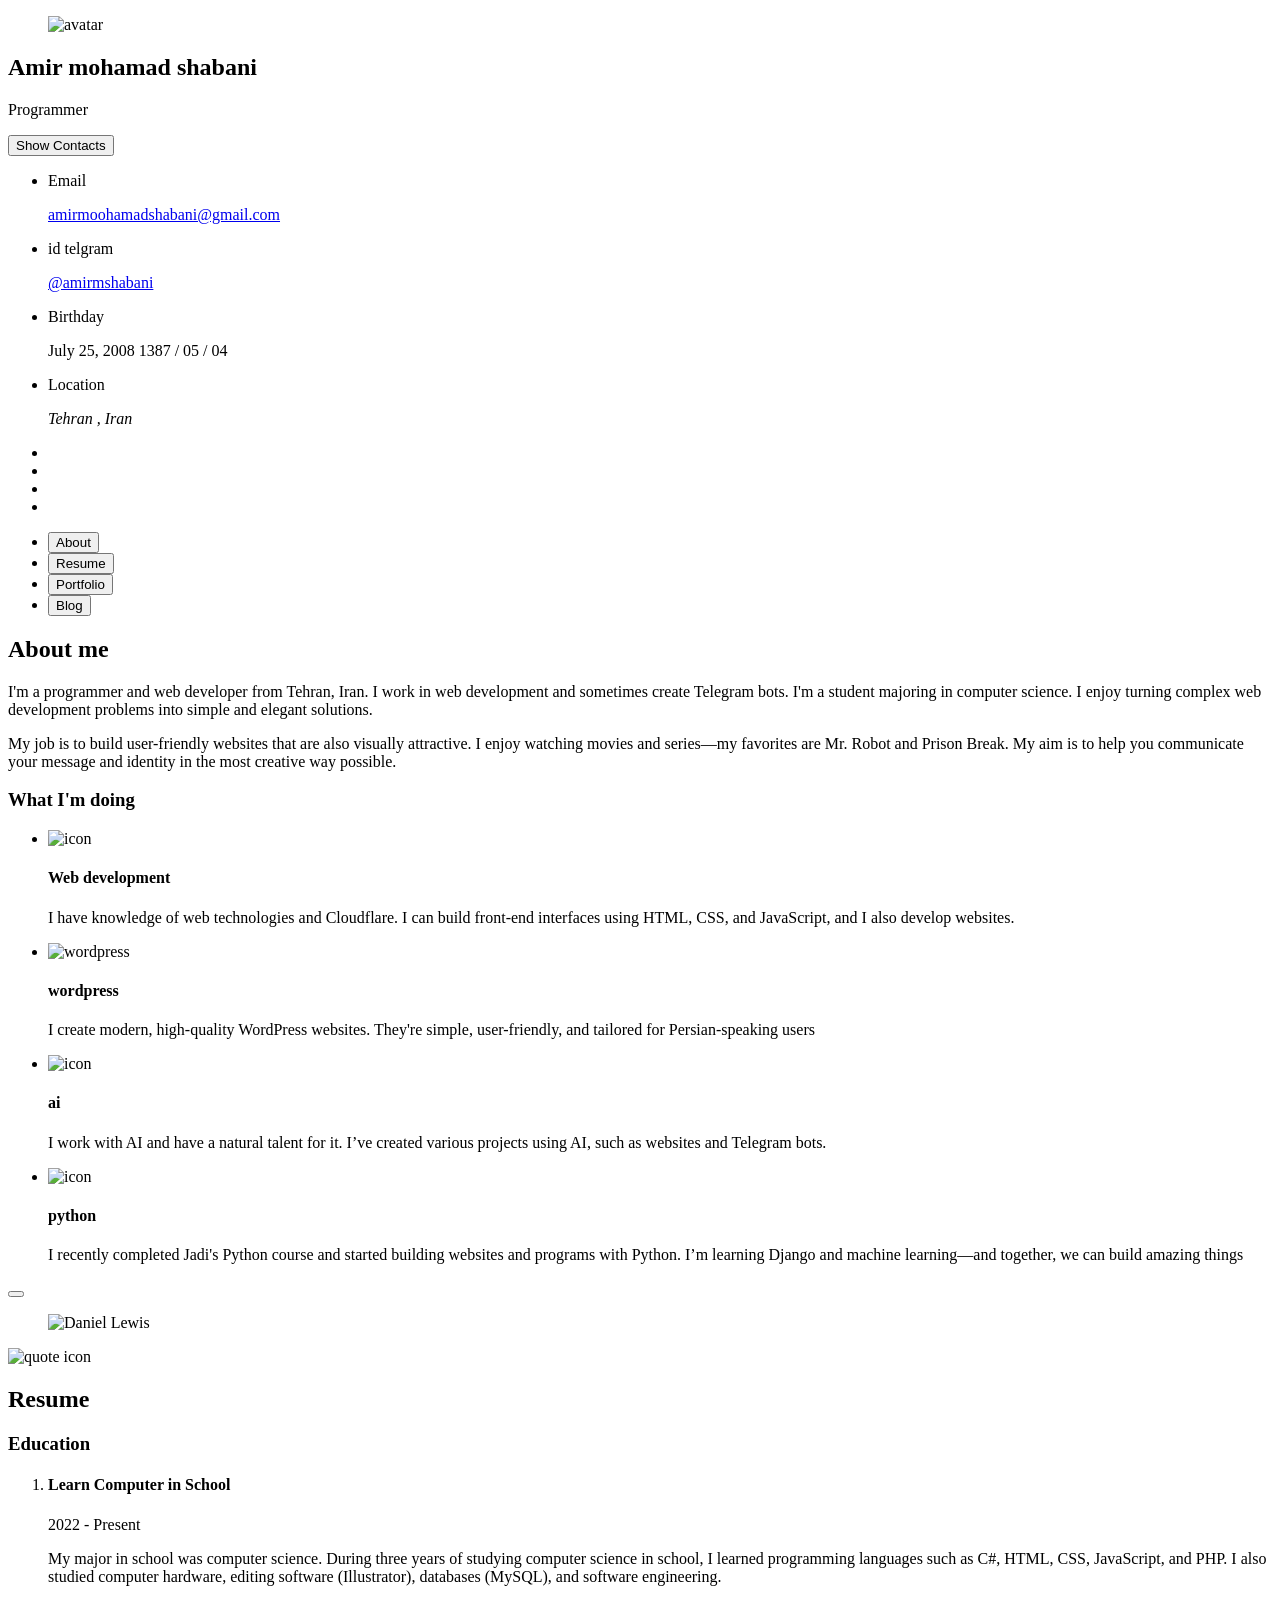
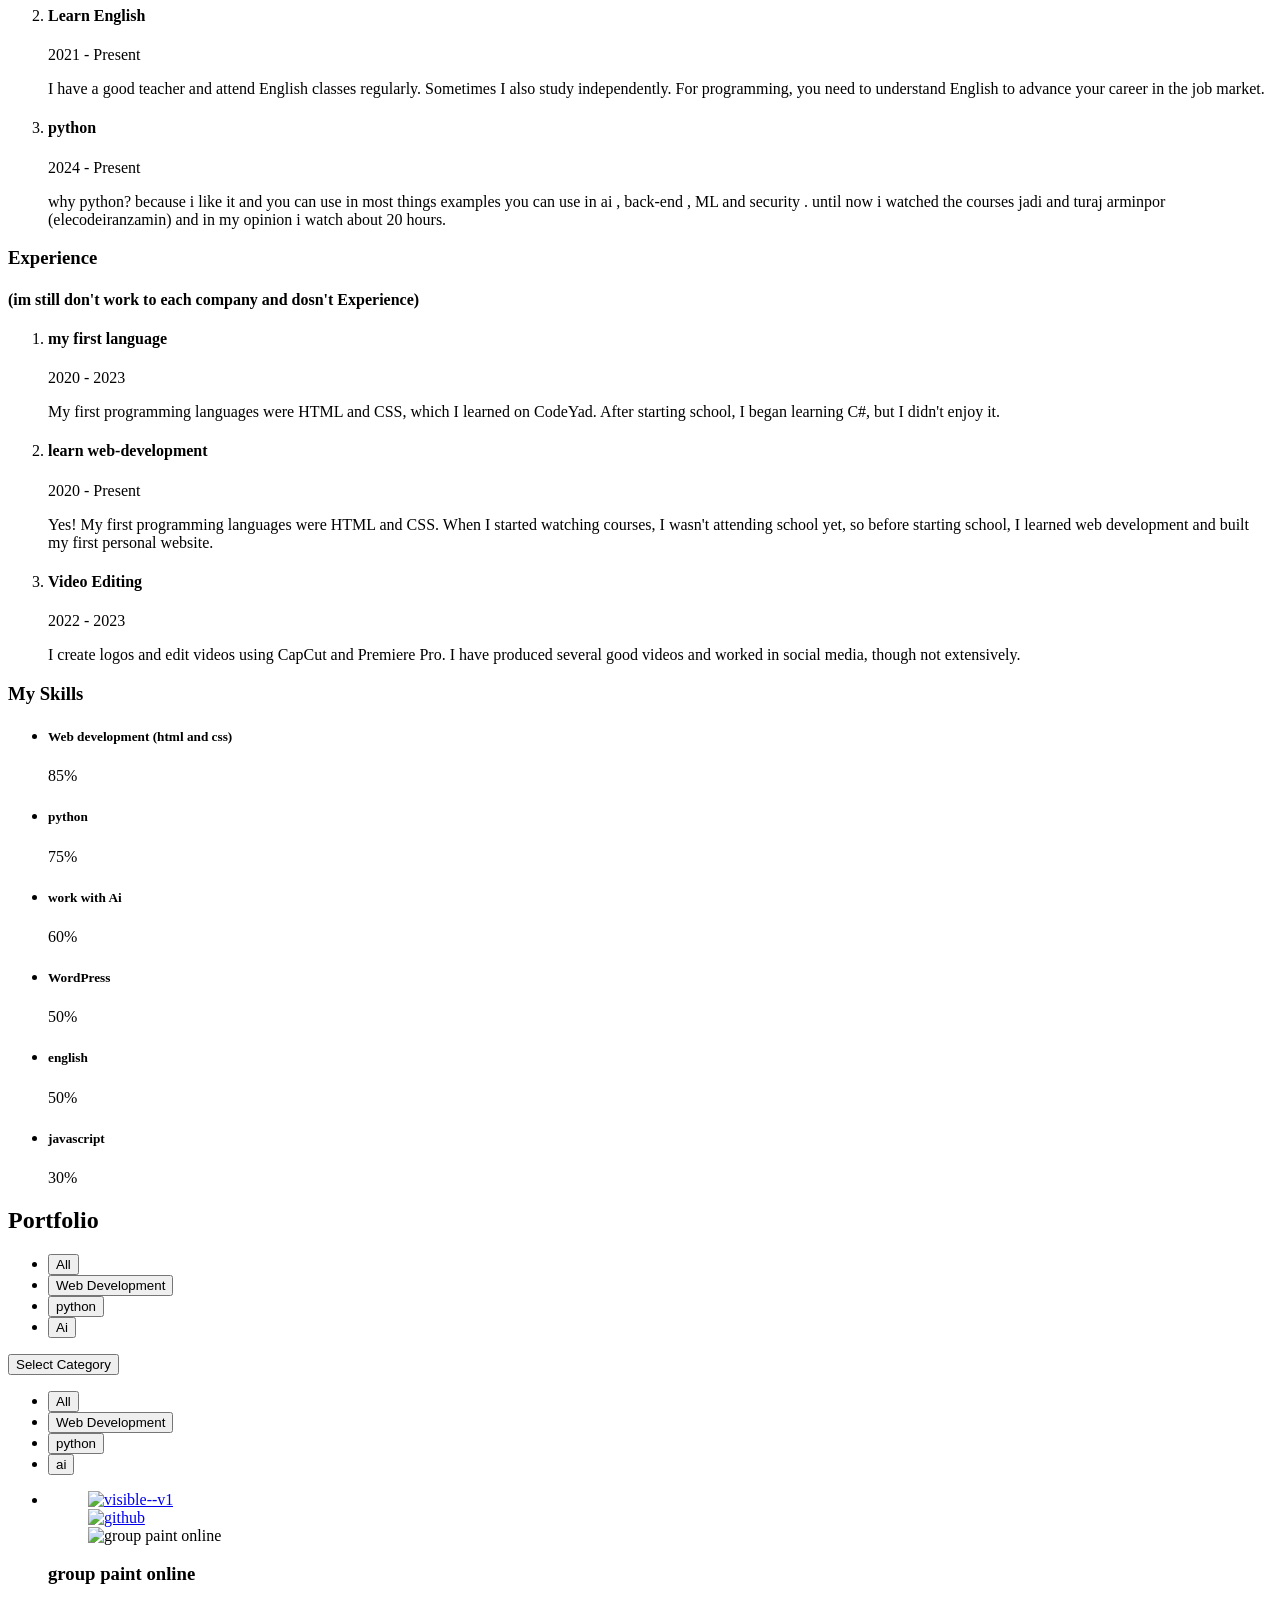
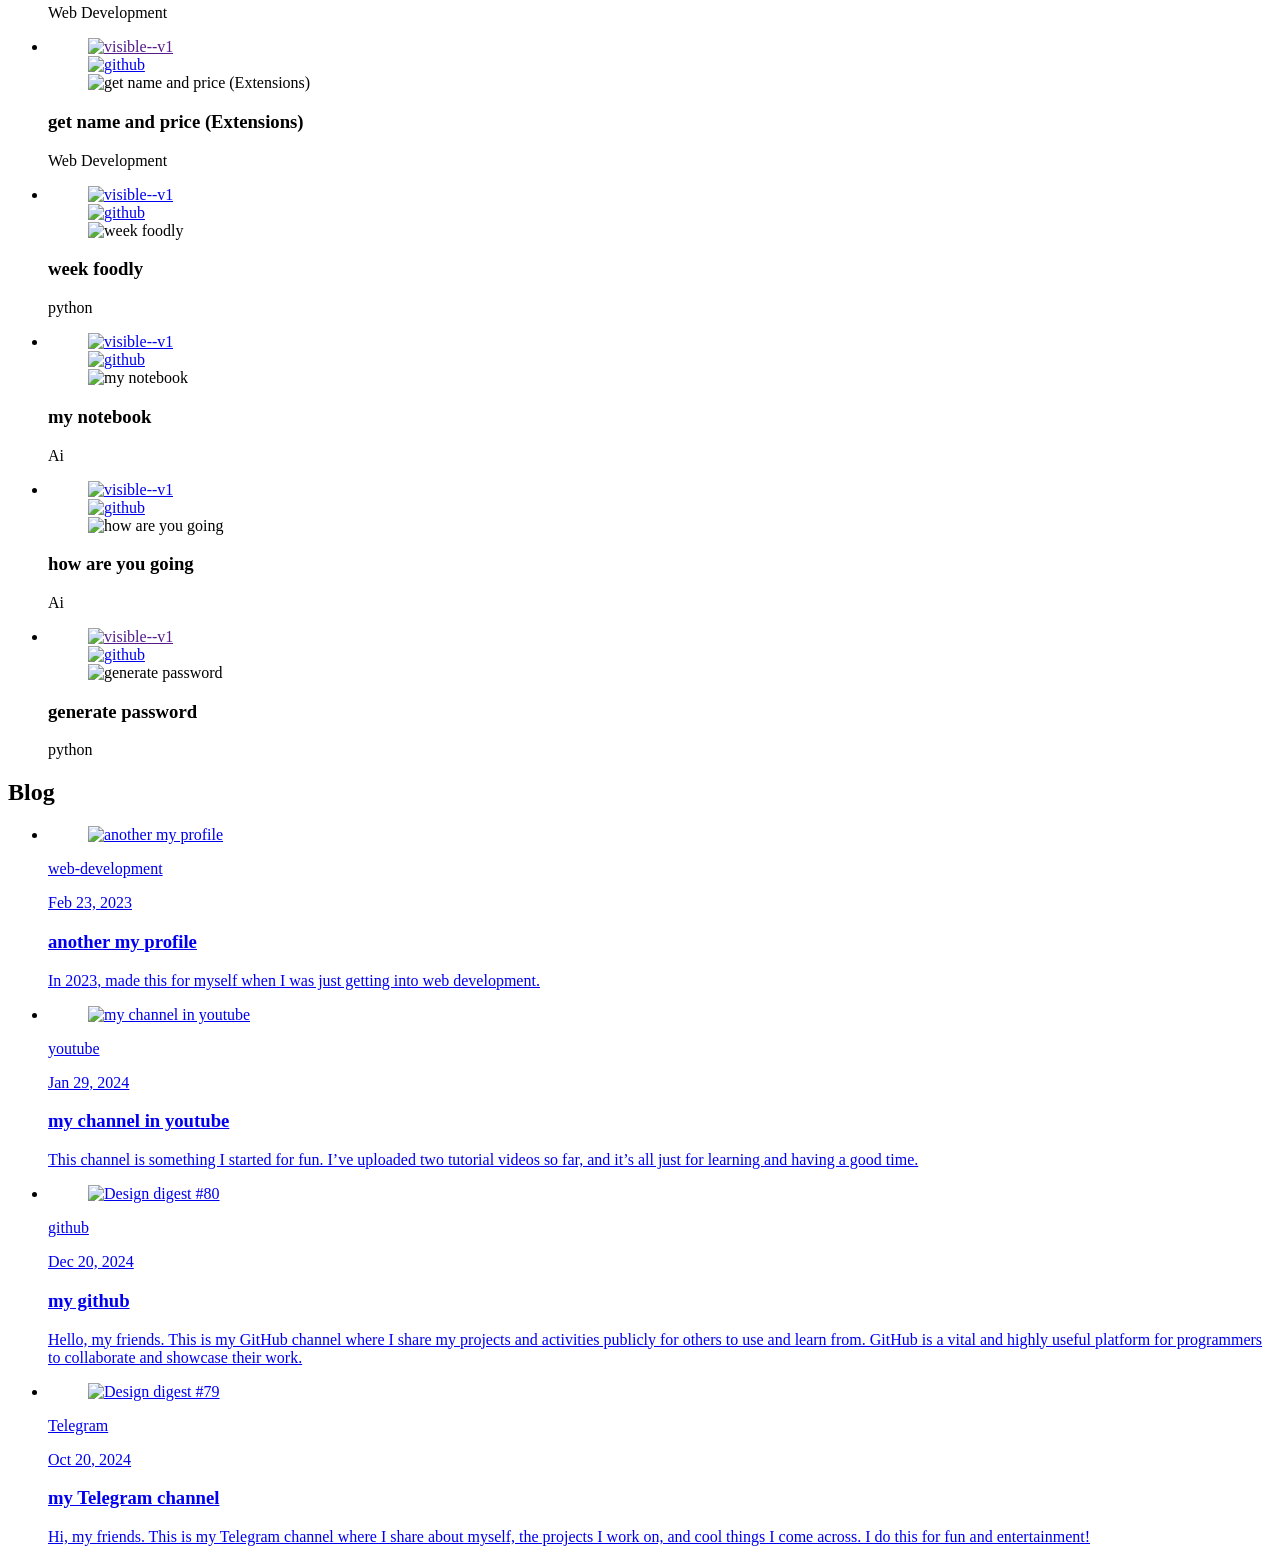
==== index.html @ d848249b "Add files via upload" ====
<!DOCTYPE html>
<html lang="en">

<head>
    <meta charset="UTF-8">
    <meta name="viewport" content="width=device-width, initial-scale=1.0">
    <title>Personal profile</title>
    <link rel="stylesheet" href="style.css">
    <link rel="shortcut icon" href="https://i.postimg.cc/9fqYVvxh/logo.png" type="image/x-icon">
</head>

<body>
    <main>
        <aside class="sidebar " data-sidebar>
            <div class="sidebar-info">
                <figure class="avatar-box">
                    <img src="https://i.postimg.cc/JzBWVhW4/my-avatar.png" alt="avatar" width="80">
                </figure>

                <div class="info-content">
                    <h2 class="name" title="Richard Hanrick">Amir mohamad shabani</h2>
                    <p class="title">Programmer</p>
                </div>

                <button class="info-more-btn" data-sidebar-btn>
                    <span>Show Contacts</span>
                    <ion-icon name="chevron-down"></ion-icon>
                </button>
            </div>

            <div class="sidebar-info-more">
                <div class="separator"></div>

                <ul class="contacts-list">
                    <li class="contact-item">
                        <div class="icon-box">
                            <ion-icon name="mail-outline"></ion-icon>
                        </div>

                        <div class="contact-info">
                            <p class="contact-title">Email</p>

                            <a href="amirmoohamadshabani@gmail.com"
                                class="contact-link">amirmoohamadshabani@gmail.com</a>
                        </div>
                    </li>

                    <li class="contact-item">
                        <div class="icon-box">
                            <ion-icon name="phone-portrait-outline"></ion-icon>
                        </div>

                        <div class="contact-info">
                            <p class="contact-title">id telgram</p>

                            <a href="@amirmshabani" class="contact-link">@amirmshabani</a>
                        </div>
                    </li>

                    <li class="contact-item">
                        <div class="icon-box">
                            <ion-icon name="calendar-outline"></ion-icon>
                        </div>

                        <div class="contact-info">
                            <p class="contact-title">Birthday</p>

                            <time datetime="2008-06-23">July 25, 2008</time>
                            <time datetime="2008-06-23">1387 / 05 / 04</time>
                        </div>
                    </li>

                    <li class="contact-item">
                        <div class="icon-box">
                            <ion-icon name="location-outline"></ion-icon>
                        </div>

                        <div class="contact-info">
                            <p class="contact-title">Location</p>

                            <address>Tehran , Iran</address>
                        </div>
                    </li>
                </ul>

                <div class="separator"></div>

                <ul class="social-list">
                    <li class="social-item"><a href="https://www.youtube.com/@amirmshabani20" class="social-link">
                            <ion-icon name="logo-youtube"></ion-icon>
                        </a></li>
                    <li class="social-item"><a href="https://github.com/amirssp09" class="social-link">
                            <ion-icon name="logo-github"></ion-icon>
                        </a></li>
                    <li class="social-item"><a href="https://www.instagram.com/amirmshabani20/" class="social-link">
                            <ion-icon name="logo-instagram"></ion-icon>
                        </a></li>
                    <li class="social-item"><a href="https://t.me/amirmshabani" class="social-link">
                            <ion-icon name="paper-plane"></ion-icon>
                        </a></li>
                </ul>
            </div>
        </aside>

        <div class="main-content">
            <nav class="navbar">
                <ul class="navbar-list">
                    <li class="navbar-item"><button class="navbar-link active" data-nav-link>About</button></li>
                    <li class="navbar-item"><button class="navbar-link" data-nav-link>Resume</button></li>
                    <li class="navbar-item"><button class="navbar-link" data-nav-link>Portfolio</button></li>
                    <li class="navbar-item"><button class="navbar-link" data-nav-link>Blog</button></li>
                </ul>
            </nav>

            <article class="about active" data-page="about">
                <header>
                    <h2 class="h2 article-title">About me</h2>
                </header>

                <section class="about-text">
                    <p>
                        I'm a programmer and web developer from Tehran, Iran. I work in web development and sometimes
                        create Telegram bots. I'm a student majoring in computer science. I enjoy turning complex web
                        development problems into simple and elegant solutions.</p>
                    <p>My job is to build user-friendly websites that are also visually attractive. I enjoy watching
                        movies and series—my favorites are Mr. Robot and Prison Break. My aim is to help you communicate
                        your message and identity in the most creative way possible.</p>
                </section>

                <section class="service">
                    <h3 class="h3 service-title">What I'm doing</h3>

                    <ul class="service-list">
                        <li class="service-item">
                            <div class="service-icon-box">
                                <img src="https://i.postimg.cc/ZqgqrqzG/icon-dev.png" alt="icon" width="40">
                            </div>

                            <div class="service-content-box">
                                <h4 class="h4 service-item-title">Web development</h4>
                                <p class="service-item-text">I have knowledge of web technologies and Cloudflare. I can
                                    build front-end interfaces using HTML, CSS, and JavaScript, and I also develop
                                    websites.</p>
                            </div>
                        </li>

                        <li class="service-item">
                            <div class="service-icon-box">
                                <img width="48" height="48" src="https://img.icons8.com/fluency/48/wordpress.png"
                                    alt="wordpress" />
                            </div>

                            <div class="service-content-box">
                                <h4 class="h4 service-item-title">wordpress</h4>
                                <p class="service-item-text">
                                    I create modern, high-quality WordPress websites. They're simple, user-friendly, and
                                    tailored for Persian-speaking users</p>
                            </div>
                        </li>


                        <li class="service-item">
                            <div class="service-icon-box">
                                <img src="https://i.postimg.cc/fW54Nxks/icons8-ai-64.png" alt="icon" width="40">
                            </div>

                            <div class="service-content-box">
                                <h4 class="h4 service-item-title">ai</h4>
                                <p class="service-item-text">I work with AI and have a natural talent for it. I’ve
                                    created various projects using AI, such as websites and Telegram bots.</p>
                            </div>
                        </li>

                        <li class="service-item">
                            <div class="service-icon-box">
                                <img src="https://i.postimg.cc/Y0sc6HmR/icons8-python-144.png" alt="icon" width="40">
                            </div>

                            <div class="service-content-box">
                                <h4 class="h4 service-item-title">python</h4>
                                <p class="service-item-text">
                                    I recently completed Jadi's Python course and started building websites and programs
                                    with Python. I’m learning Django and machine learning—and together, we can build
                                    amazing things</p>
                            </div>
                        </li>
                    </ul>
                </section>
                <div class="modal-container " data-modal-container>
                    <div class="overlay " data-overlay></div>

                    <section class="testimonials-modal">
                        <button class="modal-close-btn" data-modal-close-btn>
                            <ion-icon name="close-outline"></ion-icon>
                        </button>

                        <div class="modal-img-wrapper">
                            <figure class="modal-avatar-box">
                                <img src="https://i.postimg.cc/zGDHfn3G/avatar-1.png" alt="Daniel Lewis" width="80"
                                    data-modal-img>
                            </figure>

                            <img src="https://i.postimg.cc/mZ00RwX7/icon-quote.png" alt="quote icon">
                        </div>
                    </section>
                </div>
            </article>

            <article class="resume " data-page="resume">
                <header>
                    <h2 class="h2 article-title">Resume</h2>
                </header>

                <section class="timeline">
                    <div class="title-wrapper">
                        <div class="icon-box">
                            <ion-icon name="book-outline"></ion-icon>
                        </div>

                        <h3 class="h3">Education</h3>
                    </div>

                    <ol class="timeline-list">
                        <li class="timeline-item">
                            <h4 class="h4 timeline-item-title">Learn Computer in School</h4>
                            <span>2022 - Present</span>
                            <p class="timeline-text">My major in school was computer science. During three years of
                                studying computer science in school, I learned programming languages such as C#, HTML,
                                CSS, JavaScript, and PHP. I also studied computer hardware, editing software
                                (Illustrator), databases (MySQL), and software engineering.</p>
                        </li>

                        <li class="timeline-item">
                            <h4 class="h4 timeline-item-title">Learn English</h4>
                            <span>2021 - Present</span>
                            <p class="timeline-text">I have a good teacher and attend English classes regularly.
                                Sometimes I also study independently. For programming, you need to understand English to
                                advance your career in the job market.</p>
                        </li>

                        <li class="timeline-item">
                            <h4 class="h4 timeline-item-title">python</h4>
                            <span>2024 - Present</span>
                            <p class="timeline-text">why python? because i like it and you can use in most things
                                examples you can use in ai , back-end , ML and security . until now i watched the
                                courses jadi and turaj arminpor (elecodeiranzamin) and in my opinion i watch about 20
                                hours.</p>
                        </li>
                    </ol>
                </section>

                <section class="timeline">
                    <div class="title-wrapper">
                        <div class="icon-box">
                            <ion-icon name="book-outline"></ion-icon>
                        </div>

                        <h3 class="h3">Experience</h3>
                        <h4 class="h4">(im still don't work to each company and dosn't Experience)</h4>
                    </div>

                    <ol class="timeline-list">

                        <li class="timeline-item">
                            <h4 class="h4 timeline-item-title">my first language</h4>
                            <span>2020 - 2023</span>
                            <p class="timeline-text">My first programming languages were HTML and CSS, which I learned
                                on CodeYad. After starting school, I began learning C#, but I didn't enjoy it.</p>
                        </li>

                        <li class="timeline-item">
                            <h4 class="h4 timeline-item-title">learn web-development</h4>
                            <span>2020 - Present</span>
                            <p class="timeline-text">Yes! My first programming languages were HTML and CSS. When I
                                started watching courses, I wasn't attending school yet, so before starting school, I
                                learned web development and built my first personal website.</p>
                        </li>

                        <li class="timeline-item">
                            <h4 class="h4 timeline-item-title">Video Editing</h4>
                            <span>2022 - 2023</span>
                            <p class="timeline-text">I create logos and edit videos using CapCut and Premiere Pro. I
                                have produced several good videos and worked in social media, though not extensively.
                            </p>
                        </li>
                    </ol>
                </section>

                <section class="skill">
                    <h3 class="h3 skills-title">My Skills</h3>

                    <ul class="skills-list content-card">
                        <li class="skills-item">
                            <div class="title-wrapper">
                                <h5 class="h5">Web development (html and css)</h5>
                                <data value="85">85%</data>
                            </div>

                            <div class="skills-progress-bg">
                                <div class="skills-progress-fill" style="width: 85%;"></div>
                            </div>
                        </li>

                        <li class="skills-item">
                            <div class="title-wrapper">
                                <h5 class="h5">python</h5>
                                <data value="75">75%</data>
                            </div>

                            <div class="skills-progress-bg">
                                <div class="skills-progress-fill" style="width: 75%;"></div>
                            </div>
                        </li>

                        <li class="skills-item">
                            <div class="title-wrapper">
                                <h5 class="h5">work with Ai</h5>
                                <data value="60">60%</data>
                            </div>

                            <div class="skills-progress-bg">
                                <div class="skills-progress-fill" style="width: 60%;"></div>
                            </div>
                        </li>

                        <li class="skills-item">
                            <div class="title-wrapper">
                                <h5 class="h5">WordPress</h5>
                                <data value="50">50%</data>
                            </div>

                            <div class="skills-progress-bg">
                                <div class="skills-progress-fill" style="width: 50%;"></div>
                            </div>
                        </li>

                        <li class="skills-item">
                            <div class="title-wrapper">
                                <h5 class="h5">english</h5>
                                <data value="50">50%</data>
                            </div>

                            <div class="skills-progress-bg">
                                <div class="skills-progress-fill" style="width: 50%;"></div>
                            </div>
                        </li>

                        <li class="skills-item">
                            <div class="title-wrapper">
                                <h5 class="h5">javascript</h5>
                                <data value="30">30%</data>
                            </div>

                            <div class="skills-progress-bg">
                                <div class="skills-progress-fill" style="width: 30%;"></div>
                            </div>
                        </li>
                    </ul>
                </section>
            </article>

            <article class="portfolio " data-page="portfolio">
                <header>
                    <h2 class="h2 article-title">Portfolio</h2>
                </header>

                <section class="projects">
                    <ul class="filter-list">
                        <li class="filter-item"><button class="active" data-filter-btn>All</button></li>
                        <li class="filter-item"><button data-filter-btn>Web Development</button></li>
                        <li class="filter-item"><button data-filter-btn>python</button></li>
                        <li class="filter-item"><button data-filter-btn>Ai</button></li>
                    </ul>

                    <div class="filter-select-box">
                        <button class="filter-select " data-select>
                            <div class="select-value" data-select-value>Select Category</div>

                            <div class="select-icon">
                                <ion-icon name="chevron-down"></ion-icon>
                            </div>
                        </button>

                        <ul class="select-list">
                            <li class="select-item"><button data-select-item>All</button></li>
                            <li class="select-item"><button data-select-item>Web Development</button></li>
                            <li class="select-item"><button data-select-item>python</button></li>
                            <li class="select-item"><button data-select-item>ai</button></li>
                        </ul>
                    </div>

                    <ul class="project-list">
                        <li class="project-item active" data-filter-item data-category="web development">
                            <figure class="project-img">
                                <div class="project-item-icon-box">
                                    <a href="https://grup-paint-online-1.onrender.com/" target="_blank"
                                        rel="noopener noreferrer">
                                        <img width="36" height="36"
                                            src="https://img.icons8.com/ios-glyphs/60/visible--v1.png"
                                            alt="visible--v1" />
                                    </a>
                                </div>

                                <div class="project-item-icon-boxs">
                                    <a href="https://github.com/amirssp09/grup-paint-online" target="_blank"
                                        rel="noopener noreferrer">
                                        <img width="36" height="36"
                                            src="https://img.icons8.com/ios-glyphs/60/github.png" alt="github" />
                                    </a>
                                </div>

                                <img src="https://i.postimg.cc/V6k38zYt/Screenshot-2025-08-05-005658.png"
                                    alt="group paint online" loading="lazy">
                            </figure>

                            <h3 class="project-title">group paint online</h3>
                            <p class="project-category">Web Development</p>
                            </a>
                        </li>

                        <li class="project-item active" data-filter-item data-category="web development">
                            <figure class="project-img">

                                <div class="project-item-icon-box">
                                    <a href="" target="_blank" rel="noopener noreferrer">
                                        <img width="36" height="36"
                                            src="https://img.icons8.com/ios-glyphs/60/visible--v1.png"
                                            alt="visible--v1" />
                                    </a>
                                </div>

                                <div class="project-item-icon-boxs">
                                    <a href="https://github.com/amirssp09/get-name-and-price" target="_blank"
                                        rel="noopener noreferrer">
                                        <img width="36" height="36"
                                            src="https://img.icons8.com/ios-glyphs/60/github.png" alt="github" />
                                    </a>
                                </div>

                                <img src="https://i.postimg.cc/R0RRvx7g/Screenshot-2025-08-08-000402.png"
                                    alt="get name and price (Extensions)" loading="lazy">
                            </figure>

                            <h3 class="project-title">get name and price (Extensions)</h3>
                            <p class="project-category">Web Development</p>
                        </li>

                        <li class="project-item active" data-filter-item data-category="python">
                            <figure class="project-img">
                                <div class="project-item-icon-box">
                                    <a href="https://www.mediafire.com/file/ec7x2fgk8tbrbzc/week+foodly.exe/file"
                                        target="_blank" rel="noopener noreferrer">
                                        <img width="36" height="36"
                                            src="https://img.icons8.com/ios-glyphs/60/visible--v1.png"
                                            alt="visible--v1" />
                                    </a>
                                </div>

                                <div class="project-item-icon-boxs">
                                    <a href="https://github.com/amirssp09/week-foodly" target="_blank"
                                        rel="noopener noreferrer">
                                        <img width="36" height="36"
                                            src="https://img.icons8.com/ios-glyphs/60/github.png" alt="github" />
                                    </a>
                                </div>

                                <img src="https://i.postimg.cc/QxBGmS8N/Screenshot-2025-08-05-132217.png"
                                    alt="week foodly" loading="lazy">
                            </figure>

                            <h3 class="project-title">week foodly</h3>
                            <p class="project-category">python</p>

                        </li>

                        <li class="project-item active" data-filter-item data-category="ai">
                            <figure class="project-img">
                                <div class="project-item-icon-box">
                                    <a href="https://v0-newproject-xi.vercel.app/" target="_blank"
                                        rel="noopener noreferrer">
                                        <img width="36" height="36"
                                            src="https://img.icons8.com/ios-glyphs/60/visible--v1.png"
                                            alt="visible--v1" />
                                    </a>
                                </div>

                                <div class="project-item-icon-boxs">
                                    <a href="https://github.com/USERNAME" target="_blank" rel="noopener noreferrer">
                                        <img width="36" height="36"
                                            src="https://img.icons8.com/ios-glyphs/60/github.png" alt="github" />
                                    </a>
                                </div>

                                <img src="https://i.postimg.cc/Df1X6rm0/Screenshot-2025-07-31-230712.png"
                                    alt="my notebook" loading="lazy">
                            </figure>

                            <h3 class="project-title">my notebook</h3>
                            <p class="project-category">Ai</p>
                        </li>


                        <li class="project-item active" data-filter-item data-category="ai">
                            <figure class="project-img">
                                <div class="project-item-icon-box">
                                    <a href="https://v0-website-clone-five-eta.vercel.app/" target="_blank"
                                        rel="noopener noreferrer">
                                        <img width="36" height="36"
                                            src="https://img.icons8.com/ios-glyphs/60/visible--v1.png"
                                            alt="visible--v1" />
                                    </a>
                                </div>

                                <div class="project-item-icon-boxs">
                                    <a href="https://github.com/amirssp09/howareyougoing" target="_blank"
                                        rel="noopener noreferrer">
                                        <img width="36" height="36"
                                            src="https://img.icons8.com/ios-glyphs/60/github.png" alt="github" />
                                    </a>
                                </div>
                                <img src="https://i.postimg.cc/6QJvBm23/Screenshot-2025-08-05-100551.png"
                                    alt="how are you going" loading="lazy">
                            </figure>

                            <h3 class="project-title">how are you going</h3>
                            <p class="project-category">Ai</p>
                        </li>

                        <li class="project-item active" data-filter-item data-category="python">
                            <figure class="project-img">
                                <div class="project-item-icon-box">
                                    <a href="" target="_blank" rel="noopener noreferrer">
                                        <img width="36" height="36"
                                            src="https://img.icons8.com/ios-glyphs/60/visible--v1.png"
                                            alt="visible--v1" />
                                    </a>
                                </div>


                                <div class="project-item-icon-boxs">
                                    <a href="http://github.com/amirssp09/generate-password" target="_blank"
                                        rel="noopener noreferrer">
                                        <img width="36" height="36"
                                            src="https://img.icons8.com/ios-glyphs/60/github.png" alt="github" />
                                    </a>
                                </div>

                                <img src="https://i.postimg.cc/PqrXF12P/Screenshot-2025-08-07-233822.png"
                                    alt="generate password" loading="lazy">
                            </figure>

                            <h3 class="project-title">generate password</h3>
                            <p class="project-category">python</p>
                        </li>
                    </ul>
                </section>
            </article>

            <article class="blog " data-page="blog">
                <header>
                    <h2 class="h2 article-title">Blog</h2>
                </header>

                <section class="blog-posts">
                    <ul class="blog-posts-list">
                        <li class="blog-post-item">
                            <a href="https://amirmohamadshabani.pages.dev/">
                                <figure class="blog-banner-box">
                                    <img src="https://i.postimg.cc/y8NQWdNw/Screenshot-2025-08-08-002619.png" alt="another my profile"
                                        loading="lazy">
                                </figure>

                                <div class="blog-content">
                                    <div class="blog-meta">
                                        <p class="blog-category">web-development</p>
                                        <span class="dot"></span>
                                        <time datetime="2024-02-23">Feb 23, 2023</time>
                                    </div>

                                    <h3 class="h3 blog-item-title">another my profile</h3>
                                    <p class="blog-text">In 2023, 
                                        made this for myself when I was just getting into web development.
                                    </p>
                                </div>
                            </a>
                        </li>

                        <li class="blog-post-item">
                            <a href="https://www.youtube.com/@amirmshabani20">
                                <figure class="blog-banner-box">
                                    <img src="https://i.postimg.cc/7ZQtzyWt/Screenshot-2025-08-08-004319.png" alt="my channel in youtube"
                                        loading="lazy">
                                </figure>


                                <div class="blog-content">
                                    <div class="blog-meta">
                                        <p class="blog-category">youtube</p>
                                        <span class="dot"></span>
                                        <time datetime="2024-01-29">Jan 29, 2024</time>
                                    </div>

                                    <h3 class="h3 blog-item-title">my channel in youtube</h3>
                                    <p class="blog-text">This channel is something I started for fun. I’ve uploaded two tutorial videos so far, and it’s all just for learning and having a good time.</p>
                                </div>
                            </a>
                        </li>

                        <li class="blog-post-item">
                            <a href="https://github.com/amirssp09">
                                <figure class="blog-banner-box">
                                    <img src="https://i.postimg.cc/gkXC1PBZ/Screenshot-2025-08-08-124312.png" alt="Design digest #80"
                                        loading="lazy">
                                </figure>

                                <div class="blog-content">
                                    <div class="blog-meta">
                                        <p class="blog-category">github</p>
                                        <span class="dot"></span>
                                        <time datetime="2023-12-20">Dec 20, 2024</time>
                                    </div>

                                    <h3 class="h3 blog-item-title">my github</h3>
                                    <p class="blog-text">Hello, my friends. This is my GitHub channel where I share my projects and activities publicly for others to use and learn from. GitHub is a vital and highly useful platform for programmers to collaborate and showcase their work.</p>
                                </div>
                            </a>
                        </li>

                        <li class="blog-post-item">
                            <a href="https://t.me/amirmshabani20">
                                <figure class="blog-banner-box">
                                    <img src="https://i.postimg.cc/VLJJTd8W/Screenshot-2025-08-08-125050.png" alt="Design digest #79"
                                        loading="lazy">
                                </figure>

                                <div class="blog-content">
                                    <div class="blog-meta">
                                        <p class="blog-category">Telegram</p>
                                        <span class="dot"></span>
                                        <time datetime="2023-10-20">Oct 20, 2024</time>
                                    </div>

                                    <h3 class="h3 blog-item-title">my Telegram channel</h3>
                                    <p class="blog-text">Hi, my friends. This is my Telegram channel where I share about myself, the projects I work on, and cool things I come across. I do this for fun and entertainment!</p>
                                </div>
                            </a>
                        </li>
                    </ul>
                </section>
            </article>
        </div>
    </main>

    <script src="main.js"></script>

    <script type="module" src="https://unpkg.com/ionicons@7.1.0/dist/ionicons/ionicons.esm.js"></script>
    <script nomodule src="https://unpkg.com/ionicons@7.1.0/dist/ionicons/ionicons.js"></script>
</body>

</html>
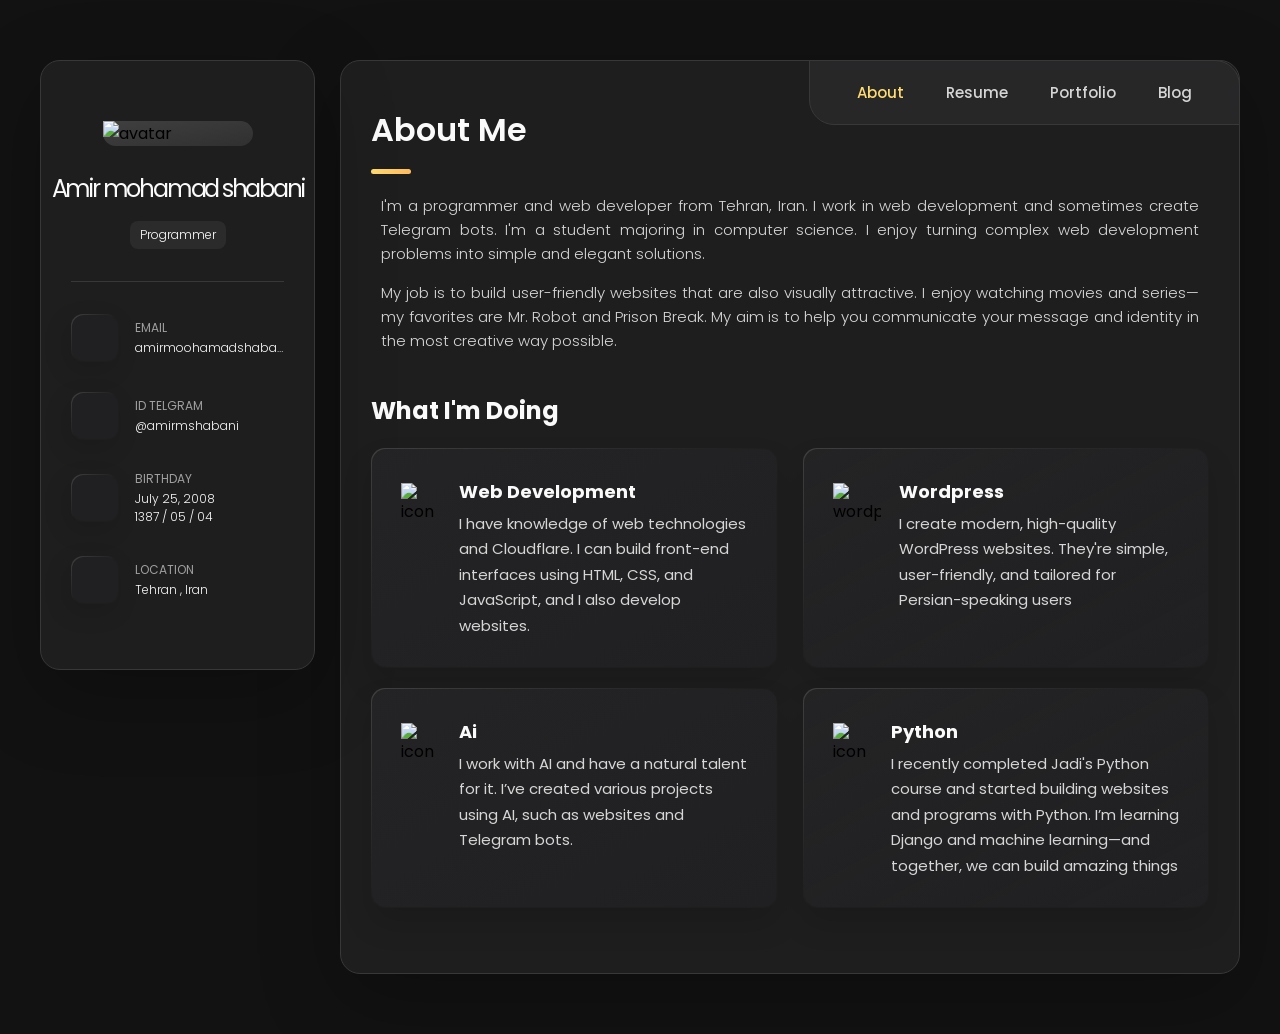
==== commit 8c94d74e: "Update index.html" ====
--- a/index.html
+++ b/index.html
@@ -552,6 +552,34 @@
                             <h3 class="project-title">generate password</h3>
                             <p class="project-category">python</p>
                         </li>
+
+                         <li class="project-item active" data-filter-item data-category="python">
+                            <figure class="project-img">
+                                <div class="project-item-icon-box">
+                                    <a href="https://generatepassword.liara.run/"
+                                        target="_blank" rel="noopener noreferrer">
+                                        <img width="36" height="36"
+                                            src="https://img.icons8.com/ios-glyphs/60/visible--v1.png"
+                                            alt="visible--v1" />
+                                    </a>
+                                </div>
+
+                                <div class="project-item-icon-boxs">
+                                    <a href="https://github.com/amirssp09/generate-password-flask" target="_blank"
+                                        rel="noopener noreferrer">
+                                        <img width="36" height="36"
+                                            src="https://img.icons8.com/ios-glyphs/60/github.png" alt="github" />
+                                    </a>
+                                </div>
+
+                                <img src="https://i.postimg.cc/Px6RR41J/Screenshot-2025-08-17-100123.png"
+                                    alt="generate password flask" loading="lazy">
+                            </figure>
+
+                            <h3 class="project-title">generate password flask</h3>
+                            <p class="project-category">python</p>
+
+                        </li>
                     </ul>
                 </section>
             </article>
@@ -657,4 +685,5 @@
     <script nomodule src="https://unpkg.com/ionicons@7.1.0/dist/ionicons/ionicons.js"></script>
 </body>
 
-</html>+
+</html>
--- a/style.css
+++ b/style.css
@@ -0,0 +1,1471 @@
+/* Copyright (c) 2025 by Leonam Silva de Souza (https://codepen.io/leonam-silva-de-souza/pen/vYowKqP) */
+@import url('https://fonts.googleapis.com/css2?family=Poppins:ital,wght@0,100;0,200;0,300;0,400;0,500;0,600;0,700;0,800;0,900;1,100;1,200;1,300;1,400;1,500;1,600;1,700;1,800;1,900&display=swap');
+
+:root {
+    --bg-gradient-onyx: linear-gradient(to bottom right, hsl(240, 1%, 25%) 3%, hsl(0, 0%, 19%) 97%);
+    --bg-gradient-jet: linear-gradient(to bottom right, hsla(240, 1%, 18%, .251) 3%, hsla(240, 2%, 11%, 0) 100%), hsl(240, 2%, 13%);
+    --bg-gradient-yellow1: linear-gradient(to bottom right, hsl(45, 100%, 71%) 0%, hsla(36, 100%, 69%, 0) 50%);
+    --bg-gradient-yellow2: linear-gradient(135deg, hsla(45, 100%, 71%, .251) 0%, hsla(35, 100%, 68%, 0) 59.86%), hsl(240, 2%, 13%);
+    --border-gradient-onyx: linear-gradient(to bottom right, hsl(0, 0%, 25%) 0%, hsla(0, 0%, 25%, 0) 50%);
+    --text-gradient-yellow: linear-gradient(to right, hsl(45, 100%, 72%), hsl(35, 100%, 68%));
+
+    --jet: hsl(0, 0%, 22%);
+    --onyx: hsl(240, 1%, 17%);
+    --eerie-black1: hsl(240, 2%, 13%);
+    --eerie-black2: hsl(240, 2%, 12%);
+    --smoky-black: hsl(0, 0%, 7%);
+    --white1: hsl(0, 0%, 100%);
+    --white2: hsl(0, 0%, 98%);
+    --orange-yellow-crayola: hsl(45, 100%, 72%);
+    --vegas-gold: hsl(45, 54%, 58%);
+    --light-gray: hsl(0, 0%, 84%);
+    --light-gray70: hsla(0, 0%, 84%, .7);
+    --bittersweet-shimmer: hsl(0, 43%, 51%);
+
+    --ff-poppins: 'Poppins', sans-serif;
+
+    --fs1: 24px;
+    --fs2: 18px;
+    --fs3: 17px;
+    --fs4: 16px;
+    --fs5: 15px;
+    --fs6: 14px;
+    --fs7: 13px;
+    --fs8: 12px;
+
+    --fw300: 300;
+    --fw400: 400;
+    --fw500: 500;
+    --fw600: 600;
+
+    --shadow1: -4px 8px 24px hsla(0, 0%, 0%, .25);
+    --shadow2: 0px 16px 30px hsla(0, 0%, 0%, .25);
+    --shadow3: 0px 16px 40px hsla(0, 0%, 0%, .25);
+    --shadow4: 0px 25px 50px hsla(0, 0%, 0%, .15);
+    --shadow5: 0px 24px 80px hsla(0, 0%, 0%, .25);
+
+    --transition1: .25s ease;
+    --transition2: .5s ease-in-out;
+}
+
+*, *::before, *::after {
+    margin: 0;
+    padding: 0;
+    box-sizing: border-box;
+}
+
+a {text-decoration: none; }
+
+li {list-style: none; }
+
+img, ion-icon, a, button, time, span { display: block; }
+
+button {
+    font: inherit;
+    background: none;
+    border: none;
+    text-align: left;
+    cursor: pointer;
+}
+
+input, textarea {
+    display: block;
+    width: 100%;
+    background: none;
+    font: inherit;
+}
+
+::selection {
+    background: var(--orange-yellow-crayola);
+    color: var(--smoky-black);
+}
+
+:focus { outline-color: var(--orange-yellow-crayola); }
+
+html { font-family: var(--ff-poppins); }
+
+body { background: var(--smoky-black); }
+
+main {
+    margin: 15px 12px;
+    margin-bottom: 95px;
+    min-width: 599px;
+}
+
+.sidebar, article {
+    background: var(--eerie-black2);
+    border: 1px solid var(--jet);
+    border-radius: 20px;
+    box-shadow: var(--shadow1);
+    z-index: 1;
+    padding: 15px;
+}
+
+    .sidebar.active { max-height: 595px; }
+
+.separator {
+    width: 100%;
+    height: 1px;
+    background: var(--jet);
+    margin: 16px 0;
+}
+
+.icon-box {
+    position: relative;
+    background: var(--border-gradient-onyx);
+    width: 30px;
+    height: 30px;
+    border-radius: 8px;
+    display: flex;
+    justify-content: center;
+    align-items: center;
+    font-size: 16px;
+    color: var(--orange-yellow-crayola);
+    box-shadow: var(--shadow1);
+    z-index: 1;
+}
+
+    .icon-box::before {
+        content: '';
+        position: absolute;
+        inset: 1px;
+        background: var(--eerie-black1);
+        border-radius: inherit;
+        z-index: -1;
+    }
+
+    .icon-box ion-icon { --ionicon-stroke-width: 35px; }
+
+article { display: none; }
+
+    article.active { 
+        display: block;
+        animation: fade .5s ease backwards;
+    }
+
+        @keyframes fade {
+            0% { opacity: 0; }
+            100% { opacity: 1; }
+        }
+
+.h2, .h3, .h4, .h5 { 
+    color: var(--white2);
+    text-transform: capitalize;
+}
+
+    .h2 { font-size: var(--fs1); }
+    .h3 { font-size: var(--fs2); }
+    .h4 { font-size: var(--fs4); }
+    .h5 { 
+        font-size: var(--fs7);
+        font-weight: var(--fw500); 
+    }
+
+.article-title {
+    position: relative;
+    padding-bottom: 7px;
+}
+
+    .article-title::after {
+        content: '';
+        position: absolute;
+        bottom: 0;
+        left: 0;
+        width: 90px;
+        height: 3px;
+        background: var(--text-gradient-yellow);
+        border-radius: 3px;
+    }
+
+.has-scrollbar::-webkit-scrollbar {
+    width: 5px;
+    height: 5px;
+}
+
+.has-scrollbar::-webkit-scrollbar-track {
+    background: var(--onyx);
+    border-radius: 5px;
+}
+
+.has-scrollbar::-webkit-scrollbar-thumb {
+    background: var(--orange-yellow-crayola);
+    border-radius: 5px;
+}
+
+.has-scrollbar::-webkit-scrollbar-button { width: 20px; }
+
+.content-card {
+    position: relative;
+    background: var(--border-gradient-onyx);
+    padding: 15px;
+    padding-top: 45px;
+    border-radius: 14px;
+    box-shadow: var(--shadow2);
+    cursor: pointer;
+    z-index: 1;
+}
+
+    .content-card::before {
+        content: '';
+        position: absolute;
+        inset: 1px;
+        background: var(--bg-gradient-jet);
+        border-radius: inherit;
+        z-index: -1;
+    }
+
+/*ASIDE - SIDEBAR*/
+
+.sidebar {
+    margin-bottom: 95px;
+    max-height: 292px;
+    max-width: 955px;
+    overflow: hidden;
+    padding: 85px;
+    transition: var(--transition1);
+}
+
+.sidebar-info {
+    position: relative;
+    display: flex;
+    justify-content: flex-start;
+    align-items: center;
+    gap: 95px;
+}
+
+
+
+.avatar-box {
+    background: var(--bg-gradient-onyx);
+    border-radius: 20px;
+}
+
+.info-content .name {
+    color: var(--white2);
+    font-size: var(--fs2);
+    font-weight: var(--fw350);
+    letter-spacing: -2.22px;
+    margin-bottom: 10px;
+}
+
+.info-content .title {
+    color: var(--white1);
+    background: var(--onyx);
+    font-size: var(--fs8);
+    font-weight: var(--fw300);
+    width: max-content;
+    padding: 3px 12px;
+    border-radius: 8px;
+}
+
+.info-more-btn {
+    position: absolute;
+    top: -15px;
+    right: -15px;
+    border-radius: 0 15px;
+    font-size: 13px;
+    color: var(--orange-yellow-crayola);
+    background: var(--border-gradient-onyx);
+    padding: 10px;
+    box-shadow: var(--shadow2);
+    transition: var(--transition1);
+    z-index: 1;
+}
+
+    .info-more-btn::before {
+        content: '';
+        position: absolute;
+        inset: 1px;
+        border-radius: inherit;
+        background: var(--bg-gradient-jet);
+        transition: var(--transition1);
+        z-index: -1;
+    }
+
+        .info-more-btn:hover, .info-more-btn:focus { background: var(--bg-gradient-yellow1); }
+        .info-more-btn:hover::before, .info-more-btn:focus::before { background: var(--bg-gradient-yellow2); }
+
+    .info-more-btn span { display: none; }
+
+.sidebar-info-more {
+    opacity: 0;
+    visibility: hidden;
+    transition: var(--transition2);
+}
+
+    .sidebar.active .sidebar-info-more {
+        opacity: 1;
+        visibility: visible;
+    }
+
+.contacts-list {
+    display: grid;
+    grid-template-columns: 1fr;
+    gap: 15px;
+}
+
+.contact-item {
+    min-width: 100%;
+    display: flex;
+    align-items: center;
+    gap: 16px;
+}
+
+.contact-info {
+    max-width: calc(100% - 150px);
+    width: calc(100% - 950px);
+}
+
+    .contact-info :is(.contact-link, time, address) {
+        color: var(--white2);
+        font-size: var(--fs8);
+    }
+
+    .contact-info address { font-style: normal; }
+
+.contact-title {
+    color: var(--light-gray70);
+    font-size: var(--fs8);
+    text-transform: uppercase;
+    margin-bottom: 2px;
+}
+
+.social-list {
+    display: flex;
+    justify-content: flex-start;
+    align-items: center;
+    gap: 15px;
+    padding-bottom: 4px;
+    padding-left: 7px;
+}
+
+.social-item .social-link {
+    color: var(--light-gray70);
+    font-size: 18px;
+}
+
+    .social-item .social-link:hover { color: var(--light-gray); }
+
+/*NAVBAR*/
+
+.navbar {
+    position: fixed;
+    bottom: 0;
+    left: 0;
+    width: 100%;
+    background: hsla(240, 1%, 17%, .75);
+    backdrop-filter: blur(10px);
+    border: 1px solid var(--jet);
+    border-radius: 12px 12px 0 0;
+    box-shadow: var(--shadow2);
+    z-index: 5;
+}
+
+.navbar-list {
+    display: flex;
+    flex-wrap: wrap;
+    justify-content: center;
+    align-items: center;
+    padding: 0 10px;
+}
+
+.navbar-link {
+    color: var(--light-gray);
+    font-size: var(--fs8);
+    padding: 20px 7px;
+    transition: color var(--transition1);
+}
+
+    .navbar-link:hover, .navbar-link:focus { color: var(--light-gray70); }
+    .navbar-link.active { color: var(--orange-yellow-crayola); }
+
+/*ABOUT*/
+
+.about .article-title { 
+    margin-bottom: 15px;
+    margin-top: 15px;
+}
+
+.about-text {
+    color: var(--light-gray);
+    font-size: var(--fs6);
+    font-weight: var(--fw300);
+    line-height: 1.6;
+}
+
+    .about-text p { 
+        margin-bottom: 15px;
+        text-align: justify;
+        padding-left: 10px;
+        padding-right: 10px;
+     }
+
+.service { margin-bottom: 35px; }
+
+.service-title { margin-bottom: 20px; }
+
+.service-list {
+    display: grid;
+    grid-template-columns: 1fr;
+    gap: 20px;
+}
+
+.service-item {
+    position: relative;
+    background: var(--border-gradient-onyx);
+    padding: 20px;
+    border-radius: 14px;
+    box-shadow: var(--shadow2);
+    z-index: 1;
+}
+
+    .service-item::before {
+        content: '';
+        position: absolute;
+        inset: 1px;
+        background: var(--bg-gradient-jet);
+        border-radius: inherit;
+        z-index: -1;
+    }
+
+.service-icon-box { margin-bottom: 10px; }
+    .service-icon-box img { margin: auto; }
+
+.service-content-box { text-align: center; }
+.service-item-title { margin-bottom: 5.5px; }
+
+.service-item-text {
+    color: var(--light-gray);
+    font-size: var(--fs7);
+    font-weight: var(--fw100000);
+    line-height: 1.7;
+}
+
+/*TESTIMONIALS*/
+
+.testimonials { margin-bottom: 30px; }
+.testimonials-title { margin-bottom: 20px; }
+
+.testimonials-list {
+    display: flex;
+    justify-content: flex-start;
+    align-items: flex-start;
+    gap: 15px;
+    margin: 0 -15px;
+    padding: 25px 15px;
+    padding-bottom: 35px;
+    overflow-x: auto;
+    scroll-behavior: smooth;
+    overscroll-behavior-inline: contain;
+    scroll-snap-type: inline mandatory;
+}
+
+.testimonials-item {
+    min-width: 100%;
+    scroll-snap-align: center;
+}
+
+.testimonials-avatar-box {
+    position: absolute;
+    top: 0;
+    left: 0;
+    transform: translate(15px, -25px);
+    background: var(--bg-gradient-onyx);
+    border-radius: 14px;
+    box-shadow: var(--shadow1);
+}
+
+.testimonials-text {
+    color: var(--light-gray);
+    font-size: var(--fs6);
+    font-weight: var(--fw300);
+    line-height: 1.6;
+    display: -webkit-box;
+    line-clamp: 4;
+    -webkit-line-clamp: 4;
+    -webkit-box-orient: vertical;
+    overflow: hidden;
+}
+
+/*MODAL CONTAINER*/
+
+.modal-container {
+    position: fixed;
+    top: 0;
+    left: 0;
+    width: 100%;
+    height: 100%;
+    display: flex;
+    justify-content: center;
+    align-items: center;
+    overflow-y: auto;
+    overscroll-behavior: contain;
+    z-index: 20;
+    pointer-events: none;
+    visibility: hidden;
+}
+
+    .modal-container::-webkit-scrollbar { display: none; }
+
+    .modal-container.active {
+        pointer-events: all;
+        visibility: visible;
+    }
+
+        .modal-container.active .testimonials-modal {
+            transform: scale(1);
+            opacity: 1;
+        }
+
+.overlay {
+    position: fixed;
+    top: 0;
+    left: 0;
+    width: 100%;
+    height: 100vh;
+    background: hsl(0, 0%, 5%);
+    opacity: 0;
+    visibility: hidden;
+    pointer-events: none;
+    z-index: 1;
+    transition: var(--transition1);
+}
+
+    .overlay.active {
+        opacity: .8;
+        visibility: visible;
+        pointer-events: all;
+    }
+
+.testimonials-modal {
+    background: var(--eerie-black2);
+    position: relative;
+    padding: 15px;
+    margin: 15px 12px;
+    border: 1px solid var(--jet);
+    border-radius: 14px;
+    box-shadow: var(--shadow5);
+    transform: scale(1.2);
+    opacity: 0;
+    transition: var(--transition1);
+    z-index: 2;
+}
+
+.modal-close-btn {
+    position: absolute;
+    top: 15px;
+    right: 15px;
+    background: var(--onyx);
+    border-radius: 8px;
+    width: 32px;
+    height: 32px;
+    display: flex;
+    justify-content: center;
+    align-items: center;
+    color: var(--white2);
+    font-size: 18px;
+    opacity: .7;
+}
+
+    .modal-close-btn:hover, .modal-close-btn:focus { opacity: 1; }
+    .modal-close-btn ion-icon { --ionicon-stroke-width: 50px; }
+
+.modal-avatar-box {
+    background: var(--bg-gradient-onyx);
+    width: max-content;
+    border-radius: 14px;
+    margin-bottom: 15px;
+    box-shadow: var(--shadow2);
+}
+
+.modal-img-wrapper > img { display: none; }
+
+.modal-title { margin-bottom: 4px; }
+
+.modal-content time {
+    font-size: var(--fs6);
+    color: var(--light-gray70);
+    font-weight: var(--fw500);
+    margin-bottom: 10px;
+}
+
+.modal-content p {
+    color: var(--light-gray);
+    font-size: var(--fs6);
+    font-weight: var(--fw300);
+    line-height: 1.6;
+}
+
+/*CLIENTS*/
+
+.clients { margin-bottom: 15px; }
+
+.clients-list {
+    display: flex;
+    justify-content: flex-start;
+    align-items: flex-start;
+    gap: 15px;
+    margin: 0 -15px;
+    padding: 25px;
+    padding-bottom: 25px;
+    overflow-x: auto;
+    scroll-behavior: smooth;
+    overscroll-behavior-inline: contain;
+    scroll-snap-type: inline mandatory;
+    scroll-padding-inline: 25px;
+}
+
+.clients-item {
+    min-width: 50%;
+    scroll-snap-align: start;
+}
+
+    .clients-item img {
+        width: 100%;
+        filter: grayscale(1);
+        transition: var(--transition1);
+    }
+
+        .clients-item img:hover { filter: grayscale(0);}
+
+/*RESUME*/
+
+.article-title { margin-bottom: 30px; }
+
+.timeline { margin-bottom: 30px; }
+
+    .timeline .title-wrapper {
+        display: flex;
+        align-items: center;
+        gap: 15px;
+        margin-bottom: 25px;
+    }
+
+.timeline-list {
+    font-size: var(--fs6);
+    margin-left: 45px;
+}
+
+    .timeline-list span {
+        color: var(--vegas-gold);
+        font-weight: var(--fw400);
+        line-height: 1.6;
+    }
+
+.timeline-item { position: relative; }
+
+    .timeline-item:not(:last-child) { margin-bottom: 20px; }
+        .timeline-item:not(:last-child)::before {
+            content: '';
+            position: absolute;
+            top: -25px;
+            left: -30px;
+            width: 1px;
+            height: calc(100% + 50px);
+            background: var(--jet);
+        }
+
+    .timeline-item::after {
+        content: '';
+        position: absolute;
+        top: 5px;
+        left: -33px;
+        height: 6px;
+        width: 6px;
+        border-radius: 50%;
+        background: var(--text-gradient-yellow);
+        box-shadow: 0 0 0 4px var(--jet);
+    }
+
+.timeline-item-title {
+    font-size: var(--fs6);
+    line-height: 1.3;
+    margin-bottom: 7px;
+}
+
+.timeline-text {
+    color: var(--light-gray);
+    font-weight: var(--fw300);
+    line-height: 1.6;
+    text-align: justify;
+}
+
+/*SKILLS*/
+
+.skills-title { margin-bottom: 20px; }
+
+.skills-list { padding: 20px; }
+
+.skills-item:not(:last-child) {margin-bottom: 15px; }
+
+.skill .title-wrapper {
+    display: flex;
+    align-items: center;
+    gap: 5px;
+    margin-bottom: 8px;
+}
+
+    .skill .title-wrapper data {
+        color: var(--light-gray);
+        font-size: var(--fs7);
+        font-weight: var(--fw300);
+    }
+
+.skills-progress-bg {
+    background: var(--jet);
+    width: 100%;
+    height: 8px;
+    border-radius: 10px;
+}
+
+.skills-progress-fill {
+    background: var(--text-gradient-yellow);
+    height: 100%;
+    border-radius: inherit;
+}
+
+/*PORTFOLIO*/
+
+.filter-list { display: none; }
+
+.filter-select-box { 
+    position: relative;
+    margin-bottom: 25px;
+}
+
+.filter-select {
+    background: var(--eerie-black2);
+    color: var(--light-gray);
+    display: flex;
+    justify-content: space-between;
+    align-items: center;
+    width: 100%;
+    padding: 12px 16px;
+    border: 1px solid var(--jet);
+    border-radius: 14px;
+    font-size: var(--fs6);
+    font-weight: var(--fw300);
+}
+
+    .filter-select.active .select-icon { transform: rotate(0.5turn); }
+
+.select-list {
+    background: var(--eerie-black2);
+    position: absolute;
+    top: calc(100% + 6px);
+    width: 100%;
+    padding: 6px;
+    border: 1px solid var(--jet);
+    border-radius: 14px;
+    z-index: 2;
+    visibility: hidden;
+    pointer-events: none;
+    transition: .5s ease-in-out;
+}
+
+    .filter-select.active + .select-list {
+        opacity: 1;
+        visibility: visible;
+        pointer-events: all;
+    }
+
+.select-item button {
+    background: var(--eerie-black2);
+    color: var(--light-gray);
+    font-size: var(--fs6);
+    font-weight: var(--fw300);
+    text-transform: capitalize;
+    width: 100%;
+    padding: 8px 10px;
+    border-radius: 8px;
+}
+
+    .select-item button:hover { --eerie-black2: hsl(240, 2%, 20%); }
+
+.project-list {
+    display: grid;
+    grid-template-columns: 1fr;
+    gap: 30px;
+    margin-bottom: 10px;
+}
+
+.project-item { display: none; }
+
+    .project-item.active {
+        display: block;
+        animation: scaleUp .25s ease forwards;
+    }
+
+        @keyframes scaleUp {
+            0% { transform: scale(0.5); }
+            100% { transform: scale(1); }
+        }
+
+    .project-item > a { width: 100%; }
+
+.project-img {
+    position: relative;
+    width: 100%;
+    height: 200px;
+    border-radius: 16px;
+    overflow: hidden;
+    margin-bottom: 15px;
+    z-index: -1;
+}
+
+    .project-img img {
+        width: 100%;
+        height: 100%;
+        object-fit: cover;
+        transition: var(--transition1);
+        z-index: var(--bg-gradient-jet);
+    }
+
+    .project-img::before {
+        content: '';
+        position: absolute;
+        top: 0;
+        left: 0;
+        width: 100%;
+        height: 100%;
+        background: transparent;
+        z-index: -1;
+        transition: var(--transition1);
+    }
+
+        .project-item > a:hover img { transform: scale(1.1); }
+
+        .project-item > a:hover .project-img::before { background: hsla(0, 0%, 0%, .5); }
+
+.project-item-icon-box {
+    --scale: .5;
+
+    background: var(--jet);
+    /* color: var(--orange-yellow-crayola); */
+    position: absolute;
+    top: 50%;
+    left: 30%;
+    transform: translate(-50%, -50%) scale(var(--scale));
+    font-size: 10px;
+    padding: 15px;
+    border-radius: 12px;
+    opacity: 1;
+    z-index: 1;
+    transition: var(--transition1);
+}
+.project-item-icon-boxs {
+    --scale: .5;
+
+    background: var(--jet);
+    /* color: var(--orange-yellow-crayola); */
+    position: absolute;
+    top: 50%;
+    left: 60%;
+    transform: translate(-50%, -50%) scale(var(--scale));
+    font-size: 10px;
+    padding: 15px;
+    border-radius: 12px;
+    opacity: 1;
+    z-index: 1;
+    transition: var(--transition1);
+}
+
+
+    .project-item > a:hover .project-item-icon-box {
+        --scale: 1;
+        opacity: 10;
+    }
+        .project-item > a:hover .project-item-icon-boxs {
+        --scale: 1;
+        opacity: 10;
+    }
+
+    .project-item-icon-box ion-icon { --ionicon-stroke-width: 50px; }
+    .project-item-icon-boxs ion-icon { --ionicon-stroke-width: 50px; }
+
+.project-title, .project-category { margin-left: 10px; }
+
+    .project-title {
+        color: var(--white2);
+        font-size: var(--fs5);
+        font-weight: var(--fw400);
+        text-transform: capitalize;
+        line-height: 1.3;
+    }
+
+    .project-category {
+        color: var(--light-gray70);
+        font-size: var(--fs6);
+        font-weight: var(--fw300);
+    }
+
+/*BLOG*/
+
+.blog-posts { margin-bottom: 10px; }
+
+.blog-posts-list {
+    display: grid;
+    grid-template-columns: 1fr;
+    gap: 20px;
+}
+
+.blog-posts-item > a {
+    position: relative;
+    background: var(--border-gradient-onyx);
+    height: 100%;
+    box-shadow: var(--shadow4);
+    border-radius: 16px;
+    z-index: 1;
+}
+
+    .blog-posts-item > a::before {
+        content: '';
+        position: absolute;
+        inset: 1px;
+        border-radius: inherit;
+        background: var(--eerie-black1);
+        z-index: -1;
+    }
+
+.blog-banner-box {
+    width: 100%;
+    height: 200px;
+    border-radius: 12px;
+    overflow: hidden;
+}
+
+    .blog-banner-box img {
+        width: 100%;
+        height: 100%;
+        object-fit: cover;
+        transition: var(--transition1);
+    }
+
+.blog-content { padding: 15px; }
+
+.blog-meta {
+    display: flex;
+    justify-content: flex-start;
+    align-items: center;
+    gap: 7px;
+    margin-bottom: 10px;
+}
+
+    .blog-meta :is(.blog-category, time) {
+        color: var(--light-gray70);
+        font-size: var(--fs6);
+        font-weight: var(--fw300);
+    }
+
+    .blog-meta .dot {
+        background: var(--light-gray70);
+        width: 4px;
+        height: 4px;
+        border-radius: 4px;
+    }
+
+.blog-item-title {
+    margin-bottom: 10px;
+    line-height: 1.3;
+    transition: var(--transition1);
+}
+
+    .blog-post-item > a:hover .blog-item-title { color: var(--orange-yellow-crayola); }
+
+.blog-text {
+    color: var(--light-gray);
+    font-size: var(--fs6);
+    font-weight: var(--fw300);
+    line-height: 1.6;
+    text-align: justify;
+}
+
+/*CONTACT*/
+
+.contact-form { margin-bottom: 10px; }
+
+.form-title { margin-bottom: 20px; }
+
+.input-wrapper {
+    display: grid;
+    grid-template-columns: 1fr;
+    gap: 25px;
+    margin-bottom: 25px;
+}
+
+.form-input {
+    color: var(--white2);
+    font-size: var(--fs6);
+    font-weight: var(--fw400);
+    padding: 13px 20px;
+    border: 1px solid var(--jet);
+    border-radius: 14px;
+    outline: none;
+}
+
+    .form-input::placeholder { font-weight: var(--fw500); }
+    .form-input:focus { border-color: var(--orange-yellow-crayola); }
+        .form-input:focus:invalid { border-color: var(--bittersweet-shimmer); }
+
+textarea.form-input {
+    min-height: 100px;
+    height: 120px;
+    max-height: 200px;
+    resize: vertical;
+    margin-bottom: 25px;
+}
+
+    textarea.form-input::-webkit-realizer { display: none; }
+
+.form-btn {
+    position: relative;
+    width: 100%;
+    background: var(--border-gradient-onyx);
+    color: var(--orange-yellow-crayola);
+    display: flex;
+    justify-content: center;
+    align-items: center;
+    gap: 10px;
+    padding: 13px 20px;
+    border-radius: 14px;
+    font-size: var(--fs6);
+    text-transform: capitalize;
+    box-shadow: var(--shadow3);
+    z-index: 1;
+    transition: var(--transition1);
+}
+
+    .form-btn::before {
+        content: '';
+        position: absolute;
+        inset: 1px;
+        background: var(--bg-gradient-jet);
+        border-radius: inherit;
+        z-index: -1;
+        transition: var(--transition1);
+    }
+
+    .form-btn ion-icon { font-size: 16px; }
+    .form-btn:hover { background: var(--bg-gradient-yellow1); }
+        .form-btn::before { background: var(--bg-gradient-yellow2); }
+
+    .form-btn:disabled {
+        opacity: .7;
+        cursor: not-allowed;
+    }
+
+        .form-btn:disabled:hover { background: var(--border-gradient-onyx); }
+            .form-btn:disabled:hover::before { background: var(--bg-gradient-jet); }
+
+
+/*MEDIA QUERIES*/
+
+@media (min-width: 450px) {
+    .clients-item { min-width: calc(33.33% - 10px); }
+
+    .project-img, .blog-banner-box { height: auto; }
+}
+
+@media (min-width: 580px) {
+    :root {
+        --fs1: 32px;
+        --fs2: 24px;
+        --fs3: 26px;
+        --fs4: 18px;
+        --fs6: 15px;
+        --fs7: 15px;
+        --fs8: 12px;
+    }
+
+    .sidebar, article {
+        width: 520px;
+        margin-inline: auto;
+        padding: 30px;
+    }
+
+    .article-title {
+        font-weight: var(--fw600);
+        padding-bottom: 15px;
+    }
+
+        .article-title::after {
+            width: 40px;
+            height: 5px;
+        }
+
+    .icon-box {
+        width: 48px;
+        height: 48px;
+        border-radius: 12px;
+        font-size: 18px;
+    }
+
+    main {
+        margin-top: 60px;
+        margin-bottom: 100px;
+    }
+
+    .sidebar {
+        max-height: 180px;
+        margin-bottom: 30px;
+    }
+
+        .sidebar.active { max-height: 584px; }
+
+    .sidebar-info { gap: 25px; }
+
+    .avatar-box { border-radius: 30px; }
+        .avatar-box img { width: 120px; }
+
+    .info-content .name { margin-bottom: 15px; }
+    .info-content .title { padding: 5px 10px; }
+
+    .info-more-btn {
+        top: -30px;
+        right: -30px;
+        padding: 10px 15px;
+    }
+
+        .info-more-btn span {
+            display: block;
+            font-size: var(--fs8);
+        }
+
+        .info-more-btn ion-icon { display: none; }
+
+    .separator { margin: 32px 0; }
+
+    .contacts-list { gap: 20px; }
+
+    .contact-info {
+        max-width: calc(100% - 64px);
+        width: calc(100% - 64px);
+    }
+
+    .navbar { border-radius: 20px 20px 0 0; }
+
+    .navbar-list { gap: 20px; }
+    .navbar-link { --fs8: 14px; }
+
+    .about .article-title { margin-bottom: 20px; }
+    .about-text { margin-bottom: 40px; }
+
+    .service-item {
+        display: flex;
+        justify-content: flex-start;
+        align-items: flex-start;
+        gap: 18px;
+        padding: 30px;
+    }
+
+    .service-icon-box {
+        margin-bottom: 0;
+        margin-top: 5px;
+    }
+
+    .service-content-box { text-align: left; }
+
+    .testimonials-title { margin-bottom: 25px; }
+
+    .testimonials-list {
+        gap: 30px;
+        margin: 0 -30px;
+        padding: 30px;
+        padding-bottom: 35px;
+    }
+
+    .content-card {
+        padding: 30px;
+        padding-top: 25px;
+    }
+
+    .testimonials-avatar-box {
+        transform: translate(30px, -30px);
+        border-radius: 28px;
+    }
+
+        .testimonials-avatar-box img { width: 80px; }
+
+    .testimonials-item-title {
+        margin-bottom: 10px;
+        margin-left: 95px;
+    }
+
+    .testimonials-text {
+        line-clamp: 2;
+        -webkit-line-clamp: 2;
+    }
+
+    .modal-container {padding: 20px; }
+
+    .testimonials-modal {
+        display: flex;
+        justify-content: flex-start;
+        align-items: stretch;
+        gap: 25px;
+        padding: 30px;
+        border-radius: 20px;
+    }
+
+    .modal-img-wrapper {
+        display: flex;
+        flex-direction: column;
+        align-items: center;
+    }
+
+    .modal-avatar-box {
+        border-radius: 18px;
+        margin-bottom: 0;
+    }
+
+        .modal-avatar-box img { width: 65px; }
+
+    .modal-img-wrapper > img {
+        display: block;
+        position: relative;
+        flex-grow: 1;
+        width: 35px;
+        top: 50px;
+    }
+
+    .clients-list {
+        gap: 25px;
+        margin: 0 -30px;
+        padding: 45px;
+        scroll-padding-inline: 45px;
+    }
+
+    .clients-item { min-width: calc(33..33% - 35px); }
+
+    .timeline-list { margin-left: 65px; }
+
+    .timeline-item:not(:last-child)::before { left: -40px; }
+
+    .timeline-item::after {
+        height: 8px;
+        width: 8px;
+        left: -43px;
+    }
+
+    .skills-item:not(:last-child) { margin-bottom: 25px; }
+
+    .project-img, .blog-banner-box { border-radius: 16px; }
+
+    .blog-posts-list { gap: 30px; }
+
+    .blog-content { padding: 25px; }
+
+    .mapbox {
+        height: 380px;
+        border-radius: 18px;
+    }
+
+    .input-wrapper {
+        gap: 30px;
+        margin-bottom: 30px;
+    }
+
+    .form-input { padding: 15px 20px; }
+
+    textarea.form-input { margin-bottom: 30px; }
+
+    .form-btn {
+        --fs-6: 16px;
+        padding: 16px 20px;
+    }
+
+        .form-btn ion-icon { font-size: 18px; }
+}
+
+@media (min-width: 768px) {
+
+    .sidebar, article { width: 700px; }
+
+    .has-scrollbar::-webkit-scrollbar-button { width: 100px; }
+
+    .contacts-list {
+        grid-template-columns: 1fr 1fr;
+        gap: 30px 15px;
+    }
+
+    .navbar-link { --fs8: 15px; }
+
+    .testimonials-modal {
+        gap: 35px;
+        max-width: 680px;
+    }
+
+    .modal-avatar-box img { width: 80px; }
+
+    .article-title { padding-bottom: 20px; }
+
+    .filter-select-box { display: none; }
+
+    .filter-list {
+        display: flex;
+        justify-content: flex-start;
+        align-items: center;
+        gap: 25px;
+        padding-left: 5px;
+        margin-bottom: 30px;
+    }
+
+    .filter-item button {
+        color: var(--light-gray);
+        font-size: var(--fs5);
+        transition: var(--transition1);
+    }
+
+        .filter-item button:hover { color: var(--light-gray70); }
+        .filter-item button.active { color: var(--orange-yellow-crayola); }
+
+    .project-list, .blog-posts-list { grid-template-columns: 1fr 1fr; }
+
+    .input-wrapper { grid-template-columns: 1fr 1fr; }
+
+    .form-btn {
+        width: max-content;
+        margin-left: auto;
+    }
+}
+
+@media (min-width: 1024px) {
+
+    :root {
+        --shadow1: -4px 8px 24px hsla(0, 0%, 0%, .125);
+        --shadow2: 0px 16px 30px hsla(0, 0%, 0%, .125);
+        --shadow3: 0px 16px 40px hsla(0, 0%, 0%, .125);
+    }
+
+    .sidebar, article {
+        width: 950px;
+        box-shadow: var(--shadow5);
+    }
+
+    main { margin-bottom: 60px; }
+
+    .main-content {
+        position: relative;
+        width: max-content;
+        margin: auto;
+    }
+
+    .navbar {
+        position: absolute;
+        bottom: auto;
+        top: 0;
+        left: auto;
+        right: 0;
+        width: max-content;
+        border-radius: 0 25px;
+        padding: 0 20px;
+        box-shadow: none;
+    }
+
+    .navbar-list {
+        gap: 28px;
+        padding: 0 20px;
+    }
+
+    .navbar-link { font-weight: var(--fw500); }
+
+    .service-list {
+        grid-template-columns: 1fr 1fr;
+        gap: 20px 25px;
+    }
+
+    .testimonials-item { min-width: calc(50% - 15px); }
+
+    .modal-img-wrapper > img { top: 20px; }
+
+    .clients-item { min-width: calc(25% - 15px); }
+
+    .project-list { grid-template-columns: repeat(3, 1fr); }
+
+    .blog-banner-box { height: 230px; }
+}
+
+@media (min-width: 1250px) {
+
+    body::-webkit-scrollbar { width: 20px; }
+    body::-webkit-scrollbar-track { background: var(--smoky-black); }
+
+    body::-webkit-scrollbar-thumb {
+        border: 5px solid var(--smoky-black);
+        background: hsla(0, 0%, 100%, .1);
+        border-radius: 20px;
+        box-shadow: inset 1px 1px 0 hsla(0, 0%, 100%, .11), inset -1px -1px 0 hsla(0, 0%, 100%, .11);
+    }
+
+    body::-webkit-scrollbar-thumb:hover { background: hsla(0, 0%, 100%, .15); }
+    body::-webkit-scrollbar-button { height: 60px; }
+
+    .sidebar, article { width: auto; }
+
+    article { min-height: 100%; }
+
+    main {
+        max-width: 1200px;
+        margin-inline: auto;
+        display: flex;
+        justify-content: center;
+        align-items: stretch;
+        gap: 25px;
+    }
+
+    .main-content {
+        min-width: 75%;
+        width: 75%;
+        margin: 0;
+    }
+
+    .sidebar {
+        position: sticky;
+        top: 60px;
+        max-height: max-content;
+        height: 100%;
+        margin-bottom: 0;
+        padding-top: 60px;
+        z-index: 1;
+    }
+
+    .sidebar-info { flex-direction: column; }
+
+    .avatar-box img { width: 150px; }
+
+    .info-content .name {
+        white-space: nowrap;
+        text-align: center;
+    }
+
+    .info-content .title { margin: auto; }
+
+    .info-more-btn { display: none; }
+
+    .sidebar-info-more {
+        opacity: 1;
+        visibility: visible;
+    }
+
+    .contacts-list { grid-template-columns: 1fr; }
+
+    .contact-info :is(.contact-link) {
+        white-space: nowrap;
+        overflow: hidden;
+        text-overflow: ellipsis;
+    }
+
+    .contact-info :is(.contact-link, time, address) {
+        --fs7: 14px;
+        font-weight: var(--fw300);
+    }
+
+    .separator:last-of-type {
+        margin: 15px 0;
+        opacity: 0;
+    }
+
+    .social-list { justify-content: center; }
+
+    .timeline-text { max-width: 700px; }
+}
